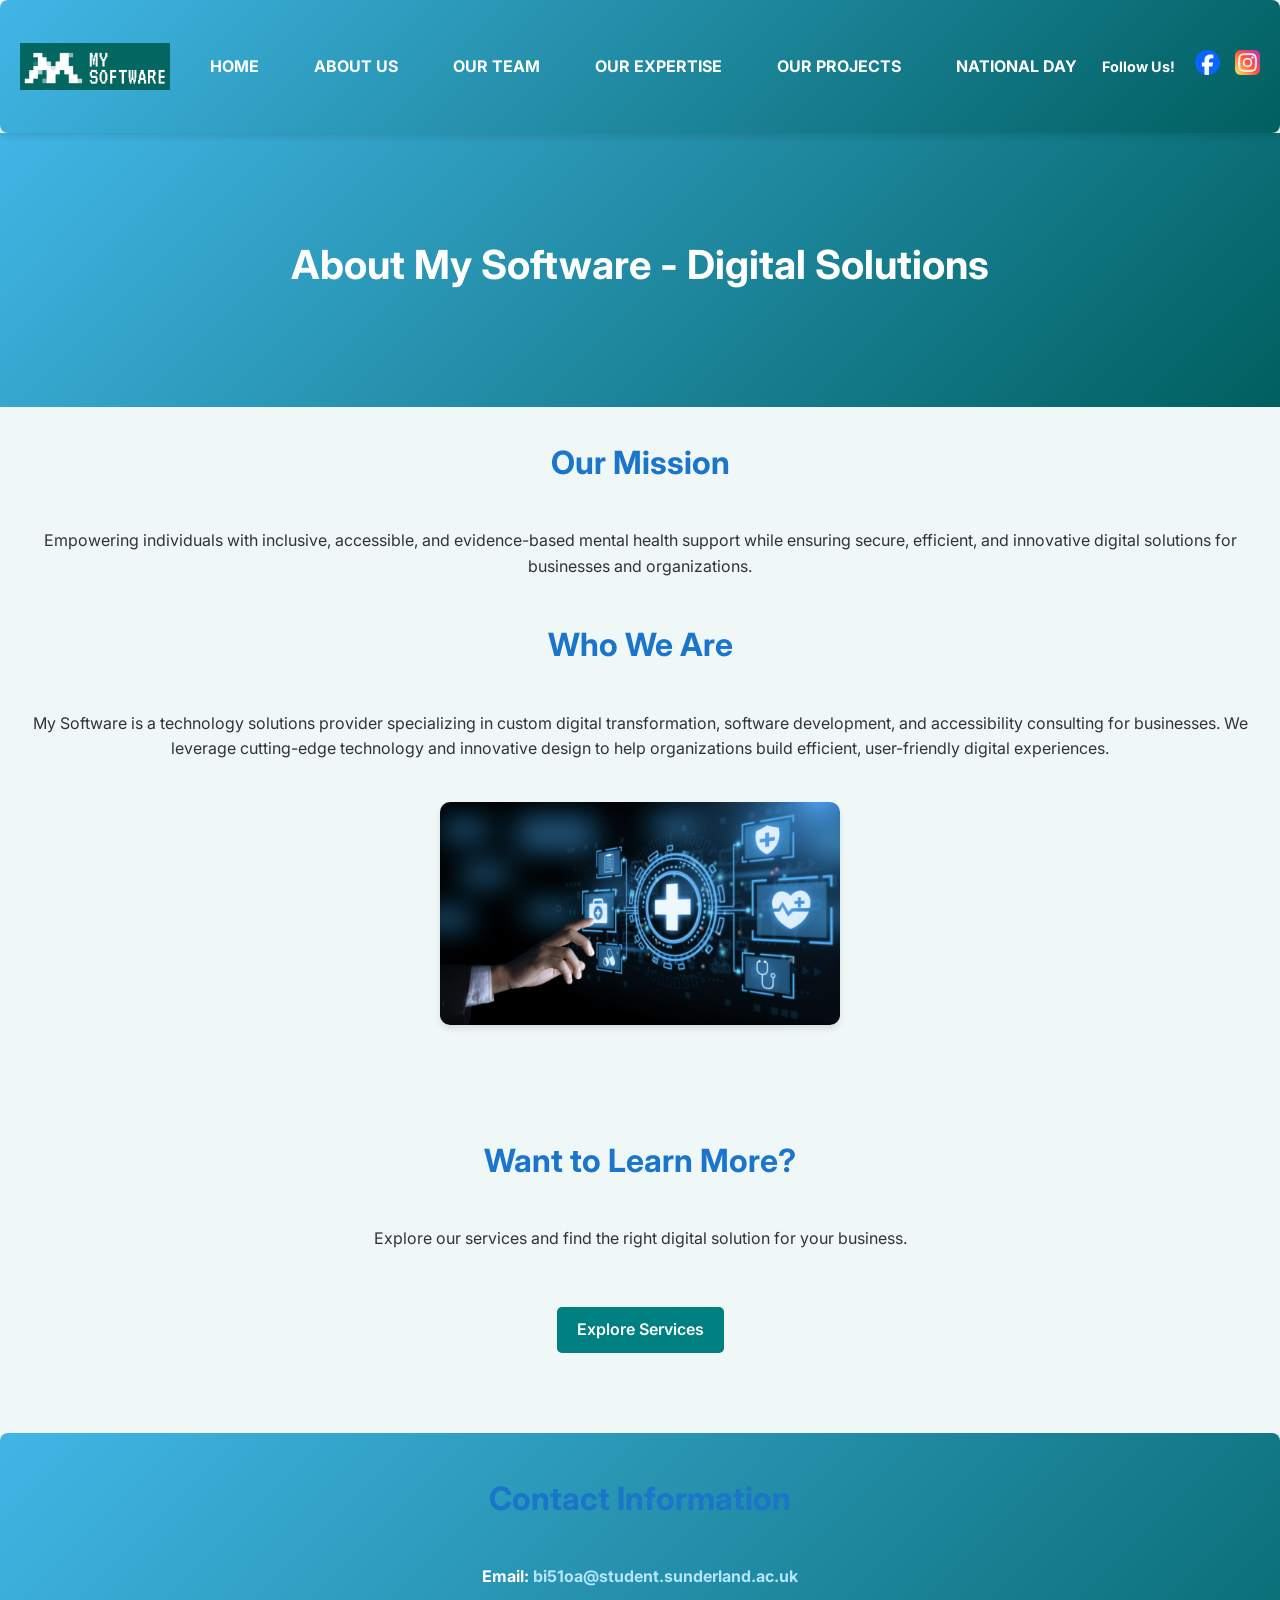
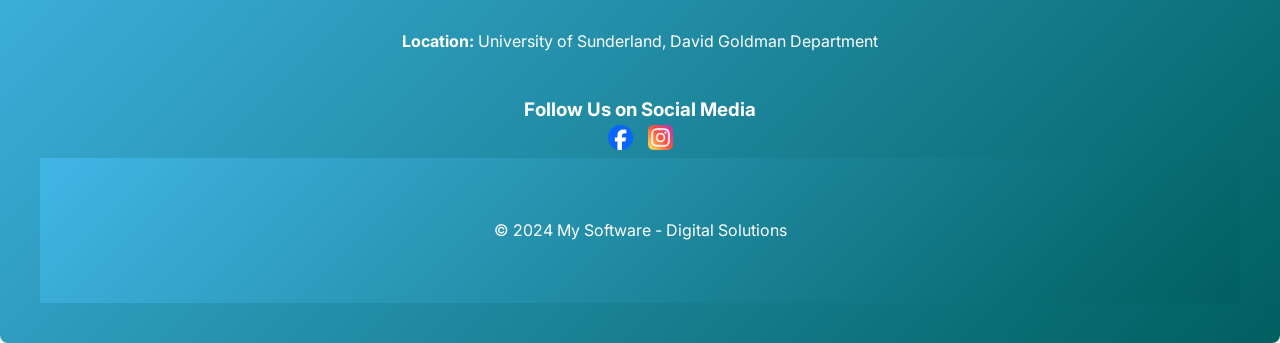
==== about.html @ c169beeb "Updated team roles and project details" ====
<!DOCTYPE html>
<html lang="en">
<head>
    <meta charset="UTF-8">
    <meta name="viewport" content="width=device-width, initial-scale=1.0">
    <title>About Us - My Software</title>
    <link rel="stylesheet" href="styles.css">
</head>
<body>
    <!-- Navigation Bar -->
    <nav class="navbar">
		<div class="logo-container">
			<img src="assets/images/logo.png" alt="My Software Logo" class="logo">
		</div>

		<!-- Navigation Links -->
		<ul class="nav-menu">
			<li><a href="index.html">Home</a></li>
			<li><a href="about.html">About us</a></li>
			<li><a href="team.html">Our Team</a></li>
			<li><a href="Expertise.html">Our Expertise</a></li>
            <li><a href="Projects.html">Our Projects</a></li>
			<li><a href="NationalDay.html">National Day</a></li>
		</ul>

		<!-- Social Media Icons (Aligned Right) -->
		<div class="social-container">
			<p>Follow Us!</p>
			<div class="social-icons">
				<a href="https://www.facebook.com/share/1AKFLriYzA" target="_blank">
					<img src="assets/images/facebook.webp" alt="Facebook">
				</a>
				<a href="https://www.instagram.com/mysoftware_nhs" target="_blank">
					<img src="assets/images/instagram.png" alt="Instagram">
				</a>
			</div>
		</div>
	</nav>
    
    <!-- Header Section -->
    <header class="hero">
        <div class="container">
            <h1>About My Software - Digital Solutions</h1>
        </div>
    </header>
    
    <section class="about section">
        <h2>Our Mission</h2>
        <p>Empowering individuals with inclusive, accessible, and evidence-based mental health support while ensuring secure, efficient, and innovative digital solutions for businesses and organizations.</p>
    
        <h2>Who We Are</h2>
        <p>My Software is a technology solutions provider specializing in custom digital transformation, software development, and accessibility consulting for businesses. We leverage cutting-edge technology and innovative design to help organizations build efficient, user-friendly digital experiences.</p>
    
        <!-- Wrap the image inside a div -->
        <div class="image-container">
            <img src="assets/images/health.png" alt="health solution" class="about-image">
        </div>
    </section>
    

    <!-- Call to Action -->
    <section class="cta">
        <h2>Want to Learn More?</h2>
        <p>Explore our services and find the right digital solution for your business.</p>
        <a href="index.html#services" class="btn">Explore Services</a>
    </section>

    <section class="contact-info">
        <h2>Contact Information</h2>
        <p><strong>Email:</strong> <a href="mailto:bi51oa@student.sunderland.ac.uk">bi51oa@student.sunderland.ac.uk</a></p>
        <p><strong>Location:</strong> University of Sunderland, David Goldman Department</p>
    
        <h3>Follow Us on Social Media</h3>
        <div class="social-icons">
            <a href="https://www.facebook.com/share/1AKFLriYzA" target="_blank">
                <img src="assets/images/facebook.webp" alt="Facebook">
            </a>
            <a href="https://www.instagram.com/mysoftware_nhs" target="_blank">
                <img src="assets/images/instagram.png" alt="Instagram">
            </a>
            </a>
        </div>
    
    <!-- Footer -->
    <footer>
        <p>&copy; 2024 My Software - Digital Solutions</p>
    </footer>
</body>
</html>
---- styles.css ----
/* Import Google Font */
@import url('https://fonts.googleapis.com/css2?family=Inter:wght@300;400;600;700&display=swap');

/* Root Variables */
:root {
    --primary-color: #008080;
    --secondary-color: #005F5F;
    --background-color: #F0F7F7;
    --text-color: #333;
    --white: #ffffff;
    --shadow: rgba(0, 0, 0, 0.1);
}

/* General Reset */
* {
    margin: 0;
    padding: 0;
    box-sizing: border-box;
    font-family: 'Inter', sans-serif;
}

body {
    background: linear-gradient(135deg, #41B6E6 0%, #005F5F 100%);
    color: var(--text-color);
    line-height: 1.6;
}

.container {
    width: 90%;
    max-width: 1200px;
    margin: auto;
    padding: 20px;
}

/* Navigation Bar */
.navbar {
    background: linear-gradient(135deg, #41B6E6 0%, #005F5F 100%);
    padding: 15px 20px;
    box-shadow: 0px 4px 6px var(--shadow);
    position: sticky;
    top: 0;
    width: 100%;
    z-index: 1000;
    display: flex;
    justify-content: space-between;
    align-items: center;
    border-radius: 8px;
}

/* Logo */
.logo-container {
    display: flex;
    align-items: center;
}

.logo {
    width: 150px;
    height: auto;
    margin-right: 15px;
}

/* Navigation Menu */
.nav-menu {
    list-style: none;
    display: flex;
    gap: 30px;
    align-items: center;
    margin: 0 auto;
    position: relative;
}

.nav-menu li {
    display: inline-block;
}

.nav-menu li a {
    color: white;
    text-decoration: none;
    font-weight: 600;
    font-size: 1rem;
    transition: 0.3s;
    padding: 10px 15px;
    text-transform: uppercase;
    position: relative;
}

/* Navigation Bar Animation */
.nav-menu a::before {
    content: "";
    position: absolute;
    width: 100%;
    height: 3px;
    bottom: 0;
    left: 0;
    background-color: rgb(72, 239, 97);
    transform: scaleX(0);
    transform-origin: right;
    transition: transform 0.3s ease-in-out;
}

.nav-menu a:hover::before {
    transform: scaleX(1);
    transform-origin: left;
}

/* Social Media Icons (Aligned Right) */
.social-container {
    display: flex;
    align-items: center;
    gap: 10px;
}

.social-container p {
    color: white;
    font-weight: bold;
    margin-right: 10px;
    font-size: 0.9rem;
}

/* Social Media Icons */
.social-icons {
    display: flex;
    justify-content: center;  /* Center horizontally */
    align-items: center;
    gap: 15px;
    margin-top: 0;
}

.social-icons a {
    display: inline-block;
}

.social-icons img {
    width: 25px;
    height: auto;
    transition: transform 0.3s ease-in-out;
}

.social-icons img:hover {
    transform: scale(1.2);
}


/* Hero Section */
.hero {
    text-align: center;
    padding: 80px 20px;
    background: linear-gradient(135deg, #41B6E6 0%, #005F5F 100%);
    color: var(--white);
    animation: fadeIn 1.5s ease-in-out;
}

.hero .logo {
    width: 150px;
    margin-bottom: 15px;
}

.hero-title {
    color: white;
}

.hero h1 {
    font-size: 2.5rem;
    font-weight: 700;
    margin-bottom: 10px;
}

.hero h2 {
    font-size: 1.5rem;
    font-weight: 400;
    opacity: 0.9;
    margin-bottom: 15px;
}

.hero .intro-text {
    max-width: 700px;
    margin: auto;
    font-size: 1.1rem;
    opacity: 0.8;
}

/* Sections */
.section {
    padding: 30px 20px;
    text-align: center;
    margin-bottom: 10px;
    animation: fadeInUp 1.5s ease-in-out;
}

:root {
    --heading-color: #1A75CB;
}

h2 {
    color: var(--heading-color);
    font-size: 2rem;
    margin-bottom: 10px;
}


/* Center the image and remove extra space */
.image-container {
    text-align: center;
    margin-top: 10px; 
    margin-bottom: 10px; 
}

/* Adjust image size and spacing */
.about-image {
    width: 60%; 
    max-width: 400px;
    height: auto;
    display: block;
    margin: 10px auto; 
    border-radius: 10px;
    box-shadow: 0px 4px 6px var(--shadow);
}

/* Reduce spacing between paragraphs */
p {
    margin-bottom: 8px;
}


/* Grid Layout */
.grid {
    display: grid;
    grid-template-columns: repeat(auto-fit, minmax(250px, 1fr));
    gap: 20px;
    margin-top: 30px;
}

.value-item, .service-item, .expertise-item {
    background: var(--white);
    padding: 20px;
    border-radius: 10px;
    box-shadow: 0px 4px 6px var(--shadow);
    transition: transform 0.3s ease-in-out;
}

.value-item:hover, .service-item:hover, .expertise-item:hover {
    transform: translateY(-10px);
}

.value-item img, .service-item img, .expertise-item img {
    width: 100px;
    margin-bottom: 15px;
    object-fit: contain;
    transition: transform 0.3s;
}

.expertise-item:hover img {
    transform: scale(1.1);
}

/* Team Section */
.team {
    background: linear-gradient(135deg, #41B6E6 0%, #005F5F 100%);
    color: var(--white);
    padding: 60px 20px;
    text-align: center;
    animation: fadeIn 1.5s ease-in-out;
}

.team h2 {
    font-size: 2.5rem;
    margin-bottom: 20px;
}

.team-grid {
    display: grid;
    grid-template-columns: repeat(auto-fit, minmax(200px, 1fr));
    gap: 30px;
    justify-content: center;
    padding: 20px;
}

.team-member {
    background: var(--white);
    padding: 20px;
    border-radius: 12px;
    box-shadow: 0px 4px 8px var(--shadow);
    text-align: center;
    transition: transform 0.3s ease-in-out, box-shadow 0.3s;
    opacity: 0;  
    transform: translateY(50px); 
    animation: slideUp 1s ease-in-out forwards;
}

/* Delays for each team member for staggered animation */
.team-member:nth-child(1) { animation-delay: 0.3s; }
.team-member:nth-child(2) { animation-delay: 0.5s; }
.team-member:nth-child(3) { animation-delay: 0.7s; }
.team-member:nth-child(4) { animation-delay: 0.9s; }
.team-member:nth-child(5) { animation-delay: 1.1s; }
.team-member:nth-child(6) { animation-delay: 1.3s; }

/* Slide Up Animation */
@keyframes slideUp {
    from {
        opacity: 0;
        transform: translateY(50px);
    }
    to {
        opacity: 1;
        transform: translateY(0);
    }
}

.team-member:hover {
    transform: translateY(-10px);
    box-shadow: 0px 6px 12px rgba(0, 0, 0, 0.2);
}

.team-member img {
    width: 120px;
    height: 120px;
    border-radius: 50%;
    object-fit: cover;
    border: 4px solid var(--primary-color);
    transition: transform 0.3s;
}

.team-member:hover img {
    transform: scale(1.1);
    border-color: var(--secondary-color);
}

.team-member h3 {
    color: var(--primary-color);
    font-size: 1.5rem;
    margin-top: 10px;
}

.team-member p {
    font-size: 1rem;
    color: var(--text-color);
    margin-top: 5px;
}

.team-footer-separator {
    width: 100%;
    height: 100px; 
    background: linear-gradient(135deg, #41B6E6 0%, #005F5F 100%);
    margin: 0; 
    padding: 0; 
    border: none; 
}

/* Contact Section */
.contact-info, .contact-section, footer {
    background: linear-gradient(135deg, #41B6E6 0%, #005F5F 100%) !important;
    padding: 50px;
    text-align: center;
    color: white;
    border-radius: 0px;
    margin-top: 20px;
    position: relative;
    z-index: 10;
}

/* Ensure Email Link is Clickable */
.contact-info a {
    pointer-events: auto;
    text-decoration: none;
    color: white;
    font-weight: bold;
    transition: color 0.3s ease-in-out;
}

.contact-info a:hover {
    text-decoration: underline;
    color: lightblue; /* Highlight color on hover */
}

/* Buttons */
.btn {
    display: inline-block;
    background: var(--primary-color);
    color: var(--white);
    padding: 10px 20px;
    margin-top: 15px;
    border-radius: 5px;
    text-decoration: none;
    font-weight: 600;
    transition: 0.3s;
}

.btn:hover {
    background: #004F4F;
    color: #FFD700;
}

/* Footer */
footer {
    color: white;
    text-align: center;
    padding-top: 5px; 
    padding-bottom: 5px;  
    margin-top: 0px;
}

/* Animations */
@keyframes fadeIn {
    from { opacity: 0; transform: translateY(20px); }
    to { opacity: 1; transform: translateY(0); }
}

@keyframes fadeInUp {
    from { transform: translateY(20px); opacity: 0; }
    to { transform: translateY(0); opacity: 1; }
}

@media (max-width: 768px) {
    .nav-menu {
        flex-direction: column;
        gap: 5px;
        text-align: center;
    }
    
    .social-icons {
        flex-wrap: wrap;
    }

    .hero h1 {
        font-size: 2rem;
    }
}


body, html
{
  padding: 0;
  margin: 0;
  width: 100%;
  height: 100%;
  font-family: 'Open Sans', sans-serif;
}

body
{
  min-height: 500px;
  background: #f5f5f5;
  text-align: center;
}

section{
  padding: 60px 20px;
  box-sizing: border-box;
}

p{
  margin: 40px 0;
}


/* Buttons */

input{
  display: none;
}

label
{
  background: #FFCD00;
  border: 0;
  color: #B57700;
  padding: 15px;
  min-width: 60px;
  font-size: 18px;
  font-weight: bold;
  margin: 10px
}

/* Expertise Section - Stylish Background */
.expertise.section {
    background: linear-gradient(135deg, #41B6E6 0%, #005F5F 100%);
    color: white;
    padding: 60px 20px;
    text-align: center;
    border-radius: 10px;
    box-shadow: 0px 4px 10px rgba(0, 0, 0, 0.2);
    animation: fadeIn 1.5s ease-in-out;
    position: relative;
    overflow: hidden;
}

/* Expertise Grid - Responsive Layout */
.grid {
    display: grid;
    grid-template-columns: repeat(auto-fit, minmax(250px, 1fr));
    gap: 20px;
    margin-top: 30px;
}

/* Expertise Item Styling */
.expertise-item {
    background: rgba(255, 255, 255, 0.1);
    padding: 20px;
    border-radius: 12px;
    text-align: center;
    transition: transform 0.3s ease-in-out, box-shadow 0.3s;
    box-shadow: 0px 4px 8px rgba(0, 0, 0, 0.3);
    position: relative;
    z-index: 2;
}

.expertise-item:hover {
    transform: scale(1.05);
    box-shadow: 0px 6px 12px rgba(0, 0, 0, 0.4);
}

/* Expertise Icons (Images) */
.expertise-item img {
    width: 80px;
    margin-bottom: 15px;
    transition: transform 0.3s;
}

.expertise-item img {
    will-change: transform;
    transition: transform 0.3s ease-in-out;
}

.expertise-item:hover img {
    transform: scale(1.1) rotate(3deg);
}

/* Expertise Headings */
.expertise-item h3 {
    font-size: 1.5rem;
    margin-bottom: 10px;
    font-weight: bold;
    color: #003087; 
}

/* Expertise Description */
.expertise-item p {
    font-size: 1rem;
    color: white;
    opacity: 0.9;
}

/* Add an Animated Background Effect */
.expertise.section::before {
    content: "";
    position: absolute;
    top: 0;
    left: 0;
    width: 100%;
    height: 100%;
    background: url('assets/images/wave.svg') repeat;
    opacity: 0.3;
    z-index: 1;
    animation: waveAnimation 8s infinite alternate ease-in-out;
}

/* Subtle Floating Animation */
@keyframes waveAnimation {
    from { transform: translateY(0px); }
    to { transform: translateY(20px); }
}

@keyframes breathing {
    0% { transform: scale(1); opacity: 0.8; }
    50% { transform: scale(1.1); opacity: 1; }
    100% { transform: scale(1); opacity: 0.8; }
}

.breathing-animation {
    animation: breathing 4s infinite ease-in-out;
}

@keyframes brainwave {
    0% { box-shadow: 0px 0px 5px rgba(0, 255, 255, 0.3); }
    50% { box-shadow: 0px 0px 20px rgba(0, 255, 255, 0.7); transform: scale(1.1); }
    100% { box-shadow: 0px 0px 5px rgba(0, 255, 255, 0.3); transform: scale(1); }
}

.brainwave-effect {
    width: 120px; 
    height: auto;
    display: block;
    margin: 20px auto;
    border-radius: 50%; 
    animation: brainwave 3s infinite alternate ease-in-out;
}


/* General Team Section Styling */
.team {
    text-align: center;
    padding: 50px 20px;
}

.grid {
    display: flex;
    flex-wrap: wrap;
    justify-content: center;
    gap: 30px;
}

/* Team Member Card */
.team-member {
    width: 250px;
    perspective: 1000px; /* Enables 3D effect */
}

.card {
    width: 100%;
    height: 350px;
    position: relative;
    transform-style: preserve-3d;
    transition: transform 0.6s;
    cursor: pointer;
}

.card-front,
.card-back {
    width: 100%;
    height: 100%;
    position: absolute;
    backface-visibility: hidden;
    border-radius: 10px;
    box-shadow: 0px 4px 6px rgba(0, 0, 0, 0.1);
}

/* Front Side of the Card */
.card-front {
    background-color: white;
    display: flex;
    flex-direction: column;
    align-items: center;
    justify-content: center;
    padding: 15px;
    text-align: center;
}

.card-front img {
    width: 100px;
    height: 100px;
    border-radius: 50%;
    margin-bottom: 10px;
}

.card-front h3 {
    font-size: 18px;
    margin: 5px 0;
    color: #333;
}

.card-front p {
    font-size: 14px;
    color: #555;
}

/* Back Side of the Card */
.card-back {
    background-color: #008080;
    color: white;
    display: flex;
    flex-direction: column;
    justify-content: center;
    align-items: center;
    transform: rotateY(180deg);
    padding: 20px;
}

.card-back h3 {
    font-size: 18px;
    margin-bottom: 10px;
}

.card-back p {
    font-size: 14px;
    margin: 5px 0;
}

/* Flip Effect */
.team-member.flipped .card {
    transform: rotateY(180deg);
}

/* General Team Section Styling */
.team {
    text-align: center;
    padding: 50px 20px;
}

.grid {
    display: flex;
    flex-wrap: wrap;
    justify-content: center;
    gap: 30px;
}

/* Team Member Card */
.team-member {
    width: 250px;
    perspective: 1000px; /* Enables 3D effect */
}

/* Flip Card Container */
.card {
    width: 250px;
    height: 350px;
    perspective: 1000px;
    position: relative;
    transform-style: preserve-3d;
    transition: transform 0.6s;
}

/* Front & Back Styles */
.card-front, .card-back {
    width: 100%;
    height: 100%;
    position: absolute;
    backface-visibility: hidden;
    border-radius: 10px;
    box-shadow: 0px 4px 6px rgba(0, 0, 0, 0.2);
    display: flex;
    flex-direction: column;
    align-items: center;
    justify-content: center;
    text-align: center;
    padding: 15px;
}

/* Front Side */
.card-front {
    background-color: white;
    z-index: 2;
    transform: rotateY(0deg);
}

/* Back Side */
.card-back {
    background-color: #58cbcb;
    color: white;
    transform: rotateY(180deg);
    padding: 20px;
}

/* Flip Effect */
.card.flipped {
    transform: rotateY(180deg);
}

/* Flip Button */
.flip-btn {
    background: #008080;
    color: white;
    border: none;
    padding: 10px;
    margin-top: 15px;
    cursor: pointer;
    border-radius: 5px;
    font-size: 14px;
}

.flip-btn:hover {
    background: #005F5F;
}

/* Get in Touch Button */
.get-in-touch {
    display: inline-block;
    background: #008080;
    color: white;
    font-size: 1rem;
    font-weight: bold;
    padding: 10px 15px;
    border-radius: 5px;
    text-decoration: none;
    text-align: center;
    transition: 0.3s ease-in-out;
    margin-top: 10px;
    border: none;
    cursor: pointer;
}

.get-in-touch:hover {
    background: #005F5F;
    transform: scale(1.05);
}

/* Responsive Adjustments */
@media (max-width: 768px) {
    .get-in-touch {
        font-size: 0.9rem;
        padding: 8px 12px;
    }
}

/* Flip Card Container */
.team-member {
    perspective: 1000px;
    position: relative;
    width: 280px;
    margin: 20px auto;
}

/* Flip Card */
.card {
    width: 100%;
    height: 350px;
    position: relative;
    transform-style: preserve-3d;
    transition: transform 0.6s ease-in-out;
}

/* Flip Effect */
.team-member.flipped .card {
    transform: rotateY(180deg);
}

/* Front & Back of the Card */
.card-front, .card-back {
    width: 100%;
    height: 100%;
    position: absolute;
    backface-visibility: hidden;
    background: white;
    box-shadow: 0px 4px 8px rgba(0, 0, 0, 0.2);
    border-radius: 10px;
    text-align: center;
    padding: 20px;
}

/* Back Side (Flips) */
/* Back Side of the Card */
.card-back {
    background: linear-gradient(135deg, #B3E5FC, #E0F7FA); /* Custom Color */
    color: white;
    transform: rotateY(180deg);
    padding: 20px;
    border-radius: 10px;
    text-align: center;
    display: flex;
    flex-direction: column;
    justify-content: center;
    align-items: center;
    box-shadow: 0px 4px 8px rgba(0, 0, 0, 0.3);
}


/* Team Member Image */
.card-front img {
    width: 100px;
    height: 100px;
    border-radius: 50%;
    object-fit: cover;
    margin-bottom: 10px;
}

/* Flip Button */
.flip-btn {
    display: block;
    background: #008080;
    color: rgb(255, 255, 255);
    font-size: 1rem;
    font-weight: bold;
    padding: 8px 12px;
    border-radius: 5px;
    text-decoration: none;
    border: none;
    cursor: pointer;
    transition: 0.3s ease-in-out;
    margin-top: 10px;
}

.flip-btn:hover {
    background: #005F5F;
    transform: scale(1.05);
}

/* General Styling */
body {
    font-family: 'Inter', sans-serif;
    background: #F0F7F7; /* Light background for a clean look */
    color: #333;
    line-height: 1.6;
    margin: 0;
    padding: 0;
}

/* Container */
.container {
    width: 90%;
    max-width: 1200px;
    margin: auto;
    padding: 20px;
}

/* Navigation Bar */
.navbar {
    background: linear-gradient(135deg, #41B6E6 0%, #005F5F 100%);
    padding: 15px 20px;
    box-shadow: 0px 4px 6px rgba(0, 0, 0, 0.1);
    display: flex;
    justify-content: space-between;
    align-items: center;
    border-radius: 8px;
}

.nav-menu {
    list-style: none;
    display: flex;
    gap: 25px;
    margin: 0 auto;
}

.nav-menu li {
    display: inline-block;
}

.nav-menu li a {
    color: white;
    text-decoration: none;
    font-weight: bold;
    font-size: 1rem;
    padding: 10px 15px;
    transition: 0.3s;
}

.nav-menu a:hover {
    background: rgba(255, 255, 255, 0.2);
    border-radius: 5px;
}

/* Project Introduction */
.project-intro {
    text-align: center;
    padding: 40px 20px;
    background: linear-gradient(135deg, #B3E5FC, #E0F7FA);
    color: #005F5F;
    border-radius: 8px;
}

.project-intro h1 {
    font-size: 2.5rem;
    margin-bottom: 10px;
}

.project-intro p {
    font-size: 1.2rem;
}

/* Project Overview */
.project-overview {
    text-align: center;
    padding: 50px 20px;
    background: white;
}

.project-overview h2 {
    color: #008080;
    font-size: 2rem;
}

.project-overview p {
    max-width: 800px;
    margin: 0 auto 20px;
    font-size: 1.1rem;
}

.project-image {
    width: 60%;
    max-width: 600px;
    display: block;
    margin: 20px auto;
    border-radius: 10px;
    box-shadow: 0px 4px 6px rgba(0, 0, 0, 0.1);
}

/* Project Features */
.project-features {
    padding: 40px 20px;
    text-align: center;
    background: #F9FAFB;
}

.project-features h2 {
    color: #005F5F;
}

.project-features ul {
    list-style: none;
    padding: 0;
}

.project-features li {
    font-size: 1.1rem;
    padding: 8px 0;
}

/* Team Contributions */
.team-contributions {
    padding: 50px 20px;
    text-align: center;
    background: linear-gradient(135deg, #E3F2FD, #E0F2F1);
    border-radius: 8px;
}

.team-contributions h2 {
    color: #008080;
}

.team-contributions ul {
    list-style: none;
    padding: 0;
    max-width: 600px;
    margin: auto;
}

.team-contributions li {
    font-size: 1.1rem;
    padding: 8px 0;
}

/* Contact Info */
.contact-info {
    text-align: center;
    padding: 40px;
    background: #005F5F;
    color: white;
    border-radius: 8px;
}

.contact-info a {
    color: #B3E5FC;
    text-decoration: none;
    font-weight: bold;
}

.contact-info a:hover {
    text-decoration: underline;
}

/* Footer */
footer {
    text-align: center;
    padding: 20px;
    background: #008080;
    color: white;
}

/* General Styling */
body {
    font-family: 'Inter', sans-serif;
    background: #F0F7F7; /* Light background */
    color: #333;
    line-height: 1.6;
    margin: 0;
    padding: 0;
}

/* Container */
.container {
    width: 90%;
    max-width: 1200px;
    margin: auto;
    padding: 20px;
}

/* Navigation Bar */
.navbar {
    background: linear-gradient(135deg, #41B6E6 0%, #005F5F 100%);
    padding: 15px 20px;
    box-shadow: 0px 4px 6px rgba(0, 0, 0, 0.1);
    display: flex;
    justify-content: space-between;
    align-items: center;
    border-radius: 8px;
}

.nav-menu {
    list-style: none;
    display: flex;
    gap: 25px;
    margin: 0 auto;
}

.nav-menu li {
    display: inline-block;
}

.nav-menu li a {
    color: white;
    text-decoration: none;
    font-weight: bold;
    font-size: 1rem;
    padding: 10px 15px;
    transition: 0.3s;
}

.nav-menu a:hover {
    background: rgba(255, 255, 255, 0.2);
    border-radius: 5px;
}

/* Project Introduction */
.project-intro {
    text-align: center;
    padding: 40px 20px;
    background: linear-gradient(135deg, #B3E5FC, #E0F7FA);
    color: #005F5F;
    border-radius: 8px;
}

.project-intro h1 {
    font-size: 2.5rem;
    margin-bottom: 10px;
}

.project-intro p {
    font-size: 1.2rem;
}

/* Project Overview */
.project-overview {
    text-align: center;
    padding: 50px 20px;
    background: white;
}

.project-overview h2 {
    color: #008080;
    font-size: 2rem;
}

.project-overview p {
    max-width: 800px;
    margin: 0 auto 20px;
    font-size: 1.1rem;
}

.project-image {
    width: 60%;
    max-width: 600px;
    display: block;
    margin: 20px auto;
    border-radius: 10px;
    box-shadow: 0px 4px 6px rgba(0, 0, 0, 0.1);
}

/* Project Features */
.project-features {
    padding: 40px 20px;
    text-align: center;
    background: #F9FAFB;
}

.project-features h2 {
    color: #005F5F;
}

/* Feature List with Hover Effect */
.project-features ul {
    list-style: none;
    padding: 0;
    max-width: 600px;
    margin: auto;
}

.project-features li {
    font-size: 1.1rem;
    padding: 12px 15px;
    background: white;
    border-radius: 8px;
    margin-bottom: 10px;
    box-shadow: 0px 3px 6px rgba(0, 0, 0, 0.1);
    transition: transform 0.3s ease-in-out, box-shadow 0.3s ease-in-out;
}

.project-features li:hover {
    transform: scale(1.05);
    box-shadow: 0px 5px 10px rgba(0, 0, 0, 0.2);
}

/* Learn More Button */
.learn-more {
    display: inline-block;
    background: #008080;
    color: white;
    font-size: 1rem;
    font-weight: bold;
    padding: 12px 20px;
    border-radius: 8px;
    text-decoration: none;
    text-align: center;
    transition: 0.3s ease-in-out;
    margin-top: 20px;
    border: none;
    cursor: pointer;
}

.learn-more:hover {
    background: #005F5F;
    transform: scale(1.1);
}

/* Team Contributions */
.team-contributions {
    padding: 50px 20px;
    text-align: center;
    background: linear-gradient(135deg, #E3F2FD, #E0F2F1);
    border-radius: 8px;
}

.team-contributions h2 {
    color: #008080;
}

.team-contributions ul {
    list-style: none;
    padding: 0;
    max-width: 600px;
    margin: auto;
}

.team-contributions li {
    font-size: 1.1rem;
    padding: 8px 0;
}

/* Contact Info */
.contact-info {
    text-align: center;
    padding: 40px;
    background: #005F5F;
    color: white;
    border-radius: 8px;
}

.contact-info a {
    color: #B3E5FC;
    text-decoration: none;
    font-weight: bold;
}

.contact-info a:hover {
    text-decoration: underline;
}

/* Footer */
footer {
    text-align: center;
    padding: 20px;
    background: #008080;
    color: white;
}
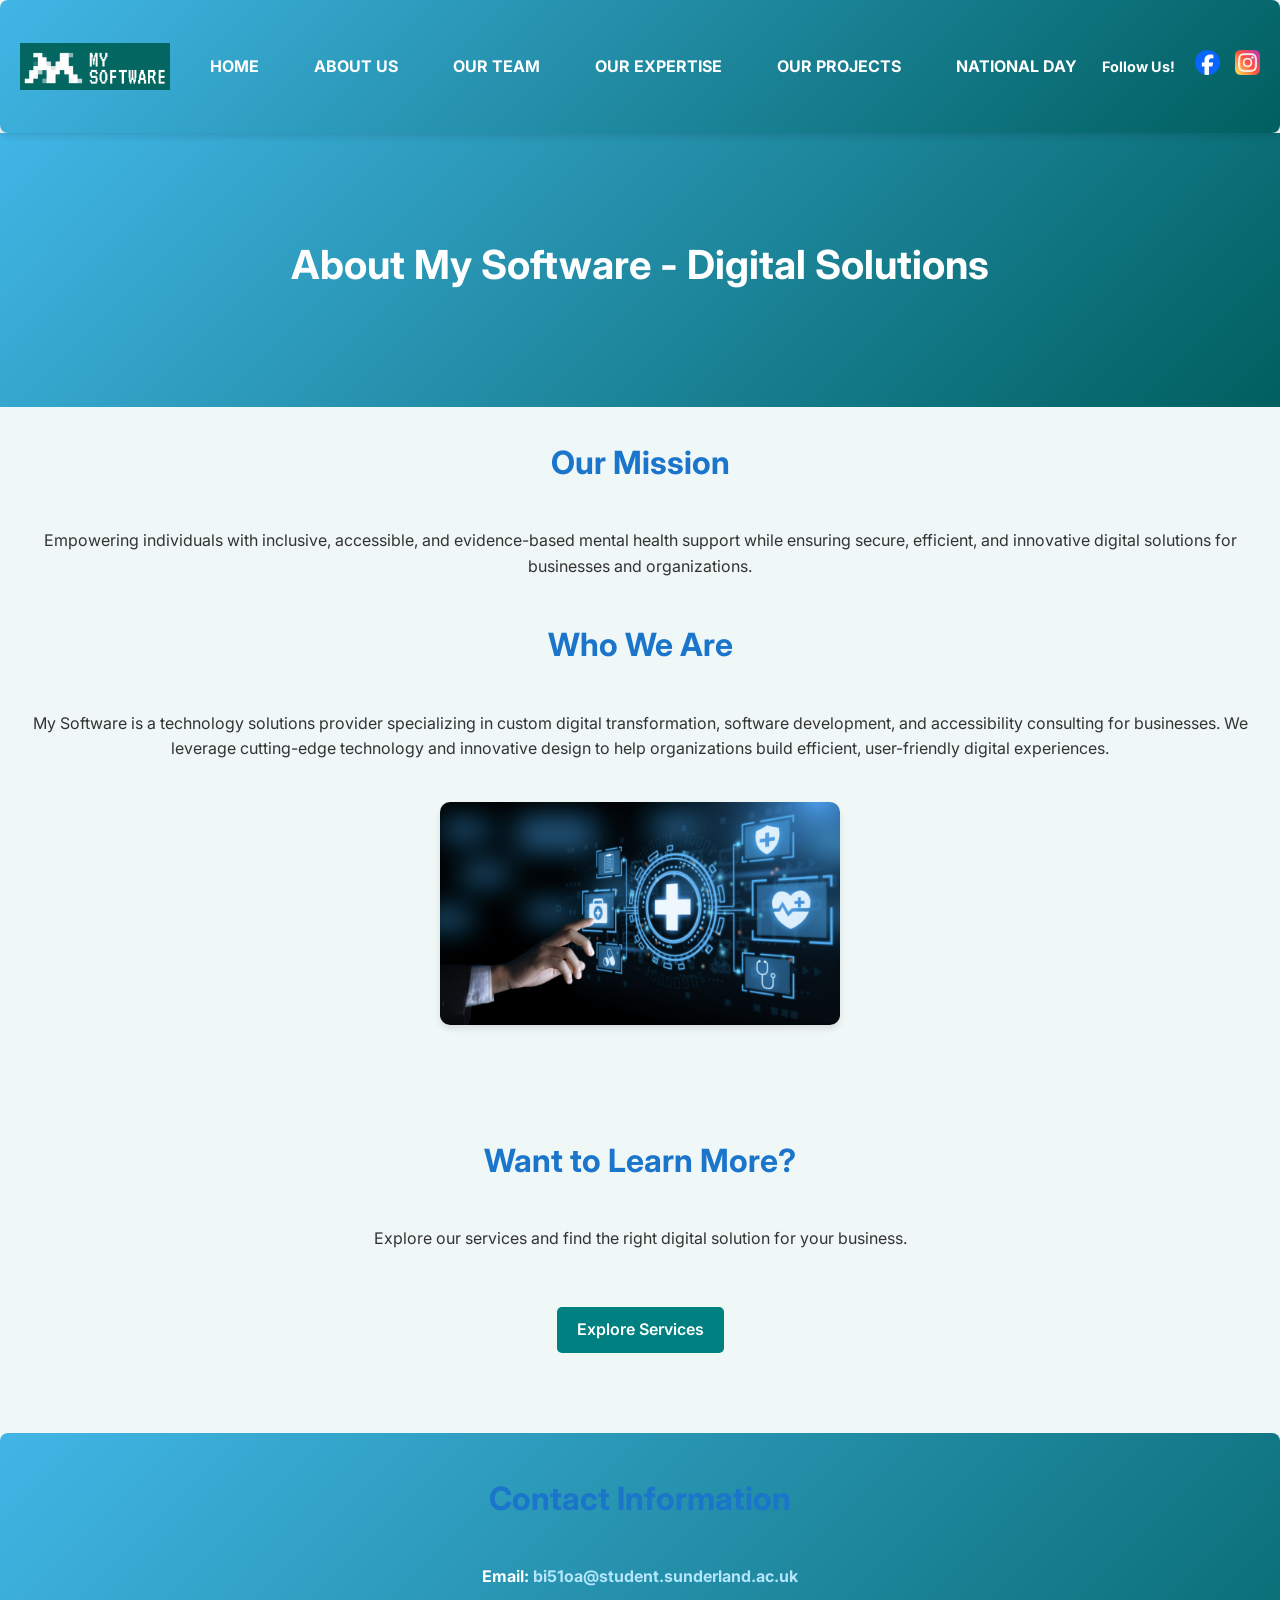
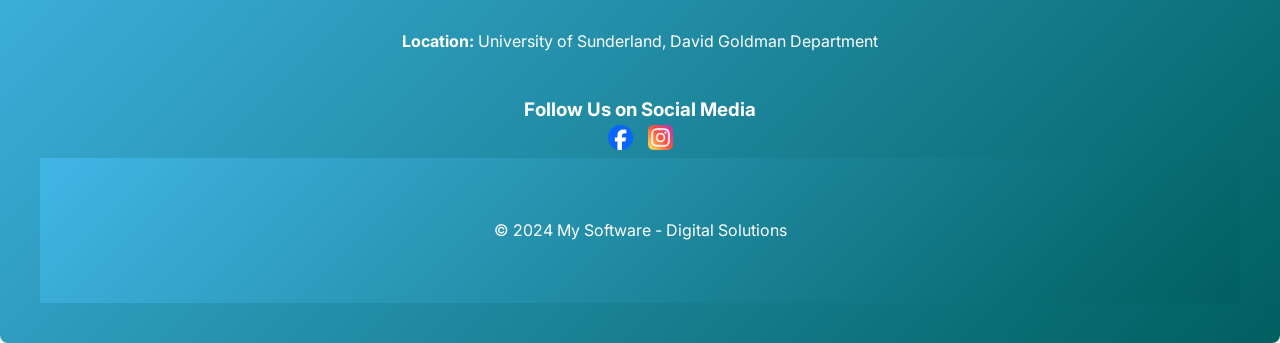
==== commit 32760c20: "Optimized navigation for mobile responsiveness" ====
--- a/about.html
+++ b/about.html
@@ -13,6 +13,13 @@
 			<img src="assets/images/logo.png" alt="My Software Logo" class="logo">
 		</div>
 
+        <!-- Hamburger Menu for Mobile -->
+        <div class="hamburger" onclick="toggleMenu()">
+            <div></div>
+            <div></div>
+            <div></div>
+        </div>
+        
 		<!-- Navigation Links -->
 		<ul class="nav-menu">
 			<li><a href="index.html">Home</a></li>
--- a/styles.css
+++ b/styles.css
@@ -37,14 +37,11 @@
     background: linear-gradient(135deg, #41B6E6 0%, #005F5F 100%);
     padding: 15px 20px;
     box-shadow: 0px 4px 6px var(--shadow);
-    position: sticky;
-    top: 0;
-    width: 100%;
-    z-index: 1000;
     display: flex;
     justify-content: space-between;
     align-items: center;
     border-radius: 8px;
+    position: relative;
 }
 
 /* Logo */
@@ -63,10 +60,20 @@
 .nav-menu {
     list-style: none;
     display: flex;
-    gap: 30px;
+    gap: 20px;
     align-items: center;
-    margin: 0 auto;
-    position: relative;
+}
+
+.hamburger {
+    display: none;
+    cursor: pointer;
+}
+
+.hamburger div {
+    width: 30px;
+    height: 3px;
+    background: white;
+    margin: 5px;
 }
 
 .nav-menu li {
@@ -1250,3 +1257,49 @@
     background: #008080;
     color: white;
 }
+ 
+/*Navigation mobile friendly*/
+/* Mobile Navigation */
+@media (max-width: 768px) {
+    .navbar {
+        flex-direction: column;
+        padding: 10px;
+        text-align: center;
+    }
+
+    .nav-menu {
+        display: none; /* Hide menu by default */
+        flex-direction: column;
+        width: 100%;
+        background: #005F5F;
+        position: absolute;
+        top: 60px;
+        left: 0;
+        z-index: 999;
+        text-align: center;
+        padding: 15px 0;
+    }
+
+    .nav-menu.active {
+        display: flex; /* Show menu when active */
+    }
+
+    .nav-menu li {
+        width: 100%;
+        padding: 10px 0;
+    }
+
+    /* Hamburger Icon */
+    .hamburger {
+        display: block;
+        cursor: pointer;
+    }
+
+    .hamburger div {
+        width: 30px;
+        height: 3px;
+        background: white;
+        margin: 5px;
+    }
+}
+
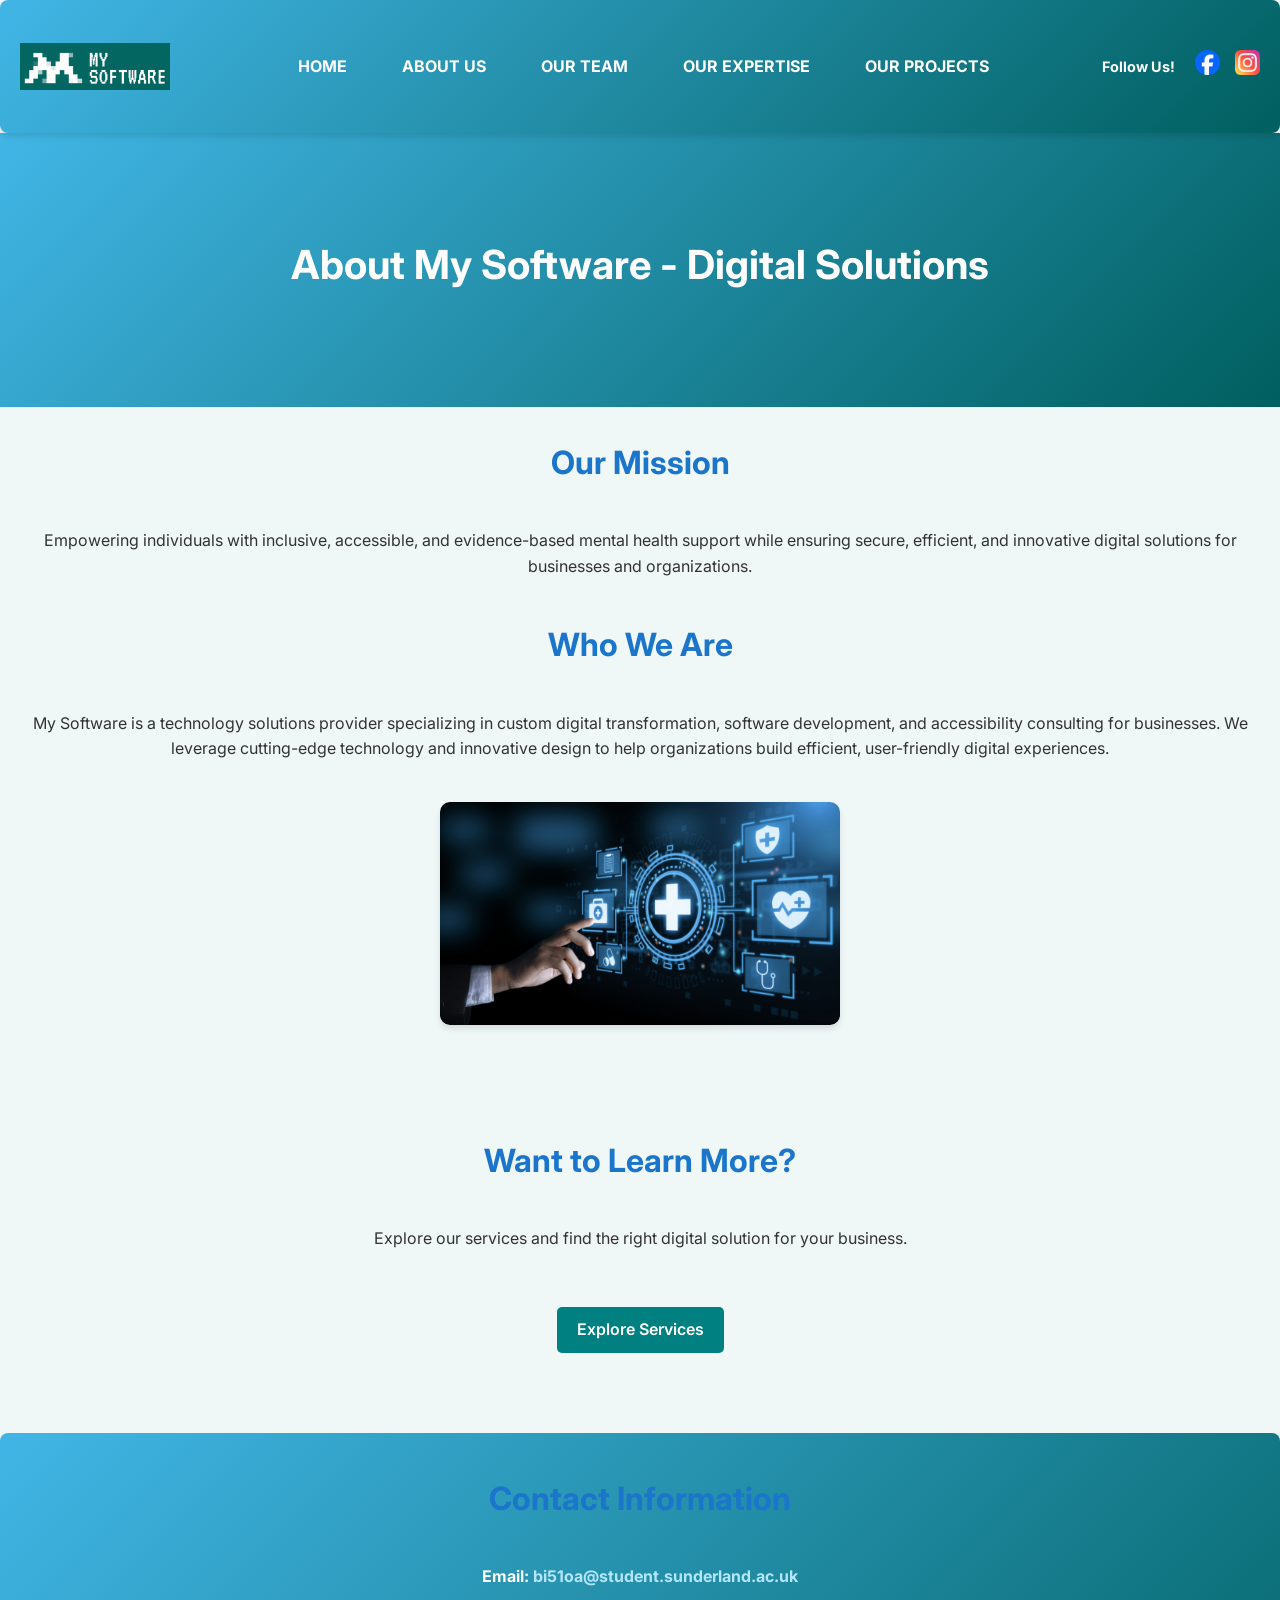
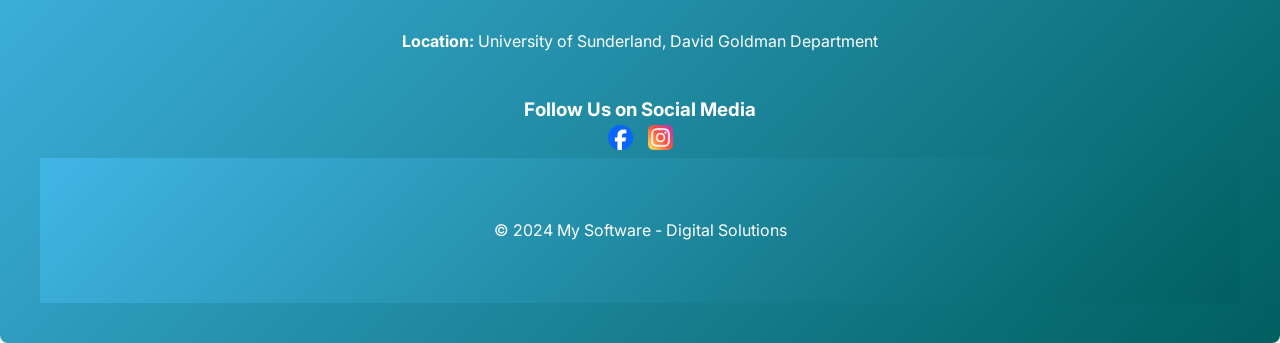
==== commit 8d31d927: "Removed National Day page and updated site content" ====
--- a/about.html
+++ b/about.html
@@ -14,12 +14,12 @@
 		</div>
 
         <!-- Hamburger Menu for Mobile -->
-        <div class="hamburger" onclick="toggleMenu()">
+        <div class="hamburger">
             <div></div>
             <div></div>
             <div></div>
         </div>
-        
+
 		<!-- Navigation Links -->
 		<ul class="nav-menu">
 			<li><a href="index.html">Home</a></li>
@@ -27,14 +27,13 @@
 			<li><a href="team.html">Our Team</a></li>
 			<li><a href="Expertise.html">Our Expertise</a></li>
             <li><a href="Projects.html">Our Projects</a></li>
-			<li><a href="NationalDay.html">National Day</a></li>
 		</ul>
 
 		<!-- Social Media Icons (Aligned Right) -->
 		<div class="social-container">
 			<p>Follow Us!</p>
 			<div class="social-icons">
-				<a href="https://www.facebook.com/share/1AKFLriYzA" target="_blank">
+				<a href="https://www.facebook.com/profile.php?id=100089841932708" target="_blank">
 					<img src="assets/images/facebook.webp" alt="Facebook">
 				</a>
 				<a href="https://www.instagram.com/mysoftware_nhs" target="_blank">
@@ -79,7 +78,7 @@
     
         <h3>Follow Us on Social Media</h3>
         <div class="social-icons">
-            <a href="https://www.facebook.com/share/1AKFLriYzA" target="_blank">
+            <a href="https://www.facebook.com/profile.php?id=100089841932708" target="_blank">
                 <img src="assets/images/facebook.webp" alt="Facebook">
             </a>
             <a href="https://www.instagram.com/mysoftware_nhs" target="_blank">
@@ -92,5 +91,6 @@
     <footer>
         <p>&copy; 2024 My Software - Digital Solutions</p>
     </footer>
+    <script src="script.js"></script>
 </body>
 </html>
--- a/styles.css
+++ b/styles.css
@@ -1265,6 +1265,7 @@
         flex-direction: column;
         padding: 10px;
         text-align: center;
+        position: relative;
     }
 
     .nav-menu {
@@ -1293,6 +1294,7 @@
     .hamburger {
         display: block;
         cursor: pointer;
+        z-index: 1001;
     }
 
     .hamburger div {
@@ -1300,6 +1302,6 @@
         height: 3px;
         background: white;
         margin: 5px;
+        transition: 0.3s;
     }
 }
-
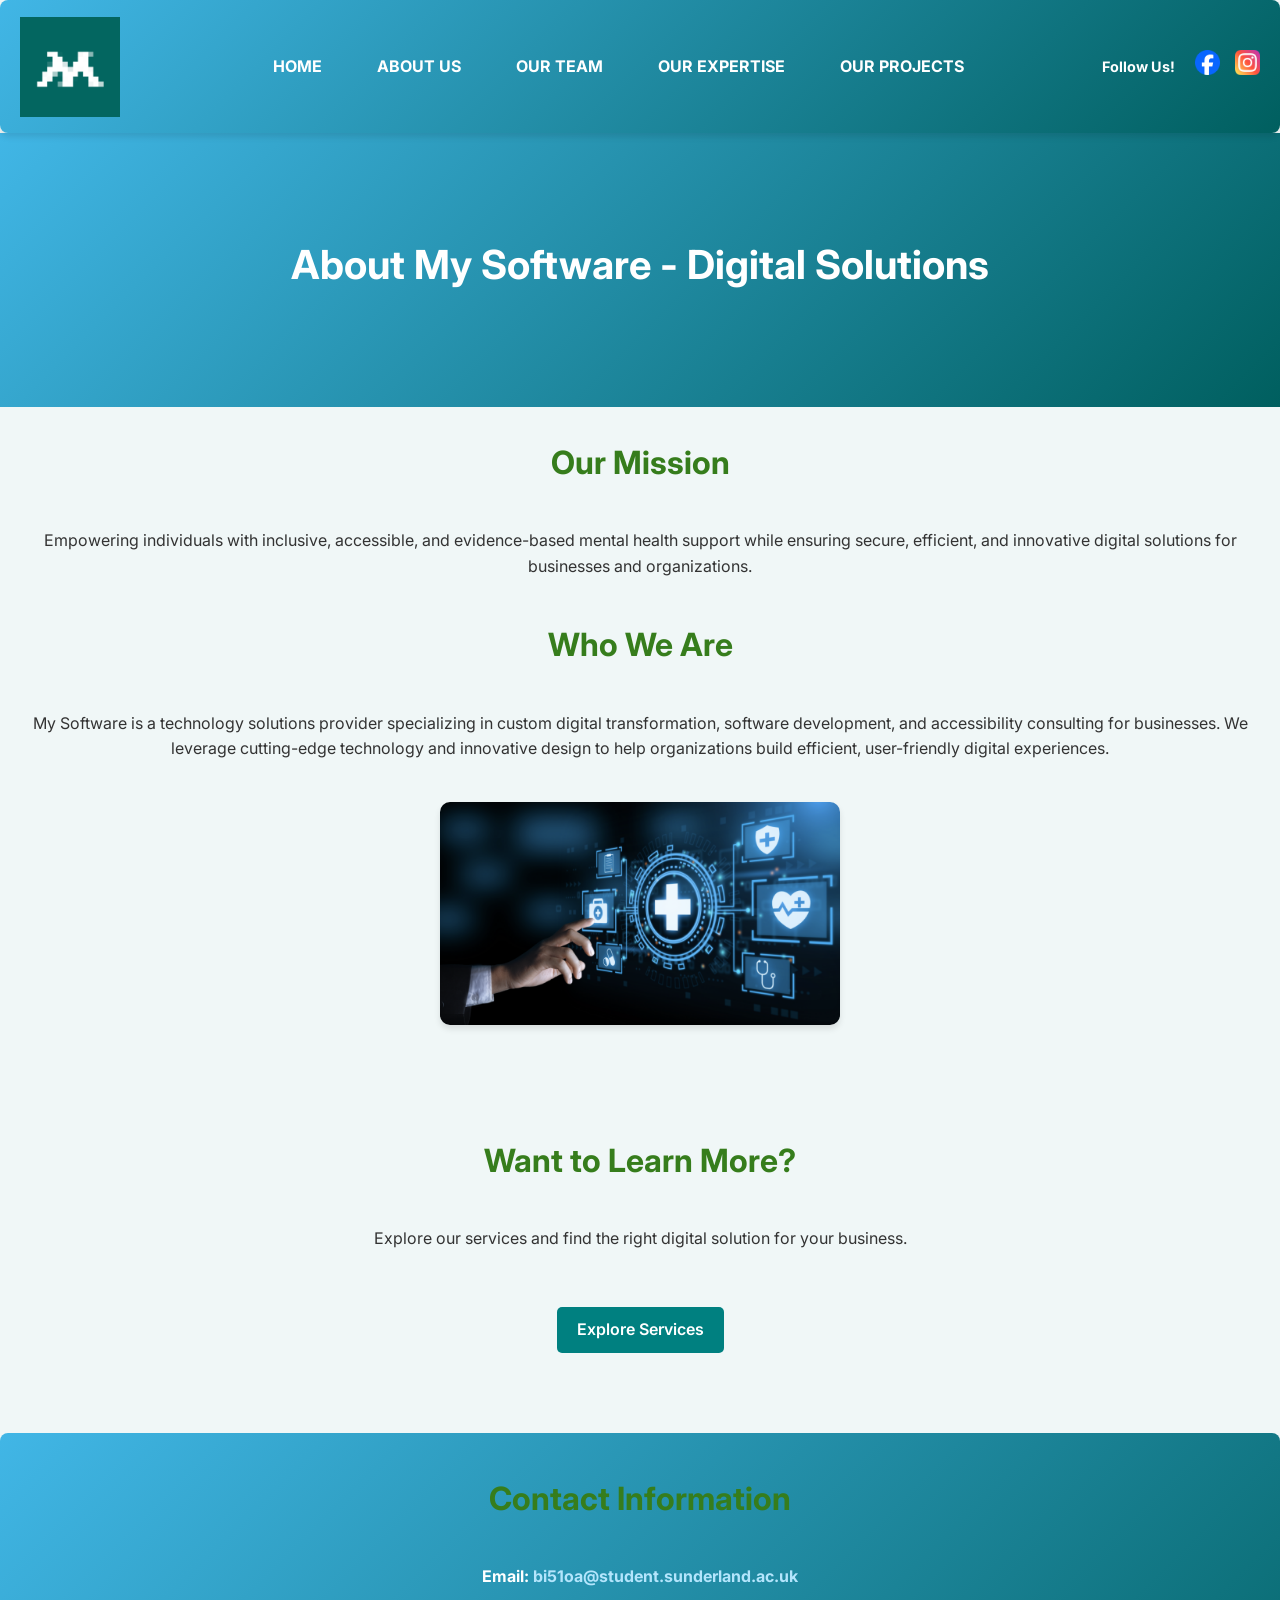
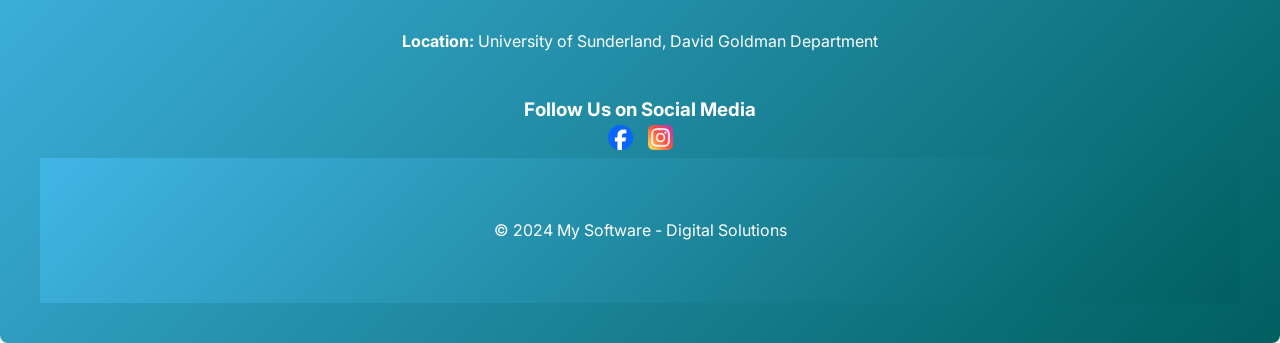
==== commit 6ff1dc45: "Updated website logo" ====
--- a/about.html
+++ b/about.html
@@ -10,7 +10,7 @@
     <!-- Navigation Bar -->
     <nav class="navbar">
 		<div class="logo-container">
-			<img src="assets/images/logo.png" alt="My Software Logo" class="logo">
+			<img src="assets/images/initial.png" alt="My Software Logo" class="logo">
 		</div>
 
         <!-- Hamburger Menu for Mobile -->
@@ -36,7 +36,7 @@
 				<a href="https://www.facebook.com/profile.php?id=100089841932708" target="_blank">
 					<img src="assets/images/facebook.webp" alt="Facebook">
 				</a>
-				<a href="https://www.instagram.com/mysoftware_nhs" target="_blank">
+				<a href="https://www.instagram.com/mysoftwaresun" target="_blank">
 					<img src="assets/images/instagram.png" alt="Instagram">
 				</a>
 			</div>
@@ -81,7 +81,7 @@
             <a href="https://www.facebook.com/profile.php?id=100089841932708" target="_blank">
                 <img src="assets/images/facebook.webp" alt="Facebook">
             </a>
-            <a href="https://www.instagram.com/mysoftware_nhs" target="_blank">
+            <a href="https://www.instagram.com/mysoftwaresun" target="_blank">
                 <img src="assets/images/instagram.png" alt="Instagram">
             </a>
             </a>
--- a/styles.css
+++ b/styles.css
@@ -51,7 +51,7 @@
 }
 
 .logo {
-    width: 150px;
+    width: 100px;
     height: auto;
     margin-right: 15px;
 }
@@ -199,7 +199,7 @@
 }
 
 h2 {
-    color: var(--heading-color);
+    color: rgb(54, 125, 28);
     font-size: 2rem;
     margin-bottom: 10px;
 }
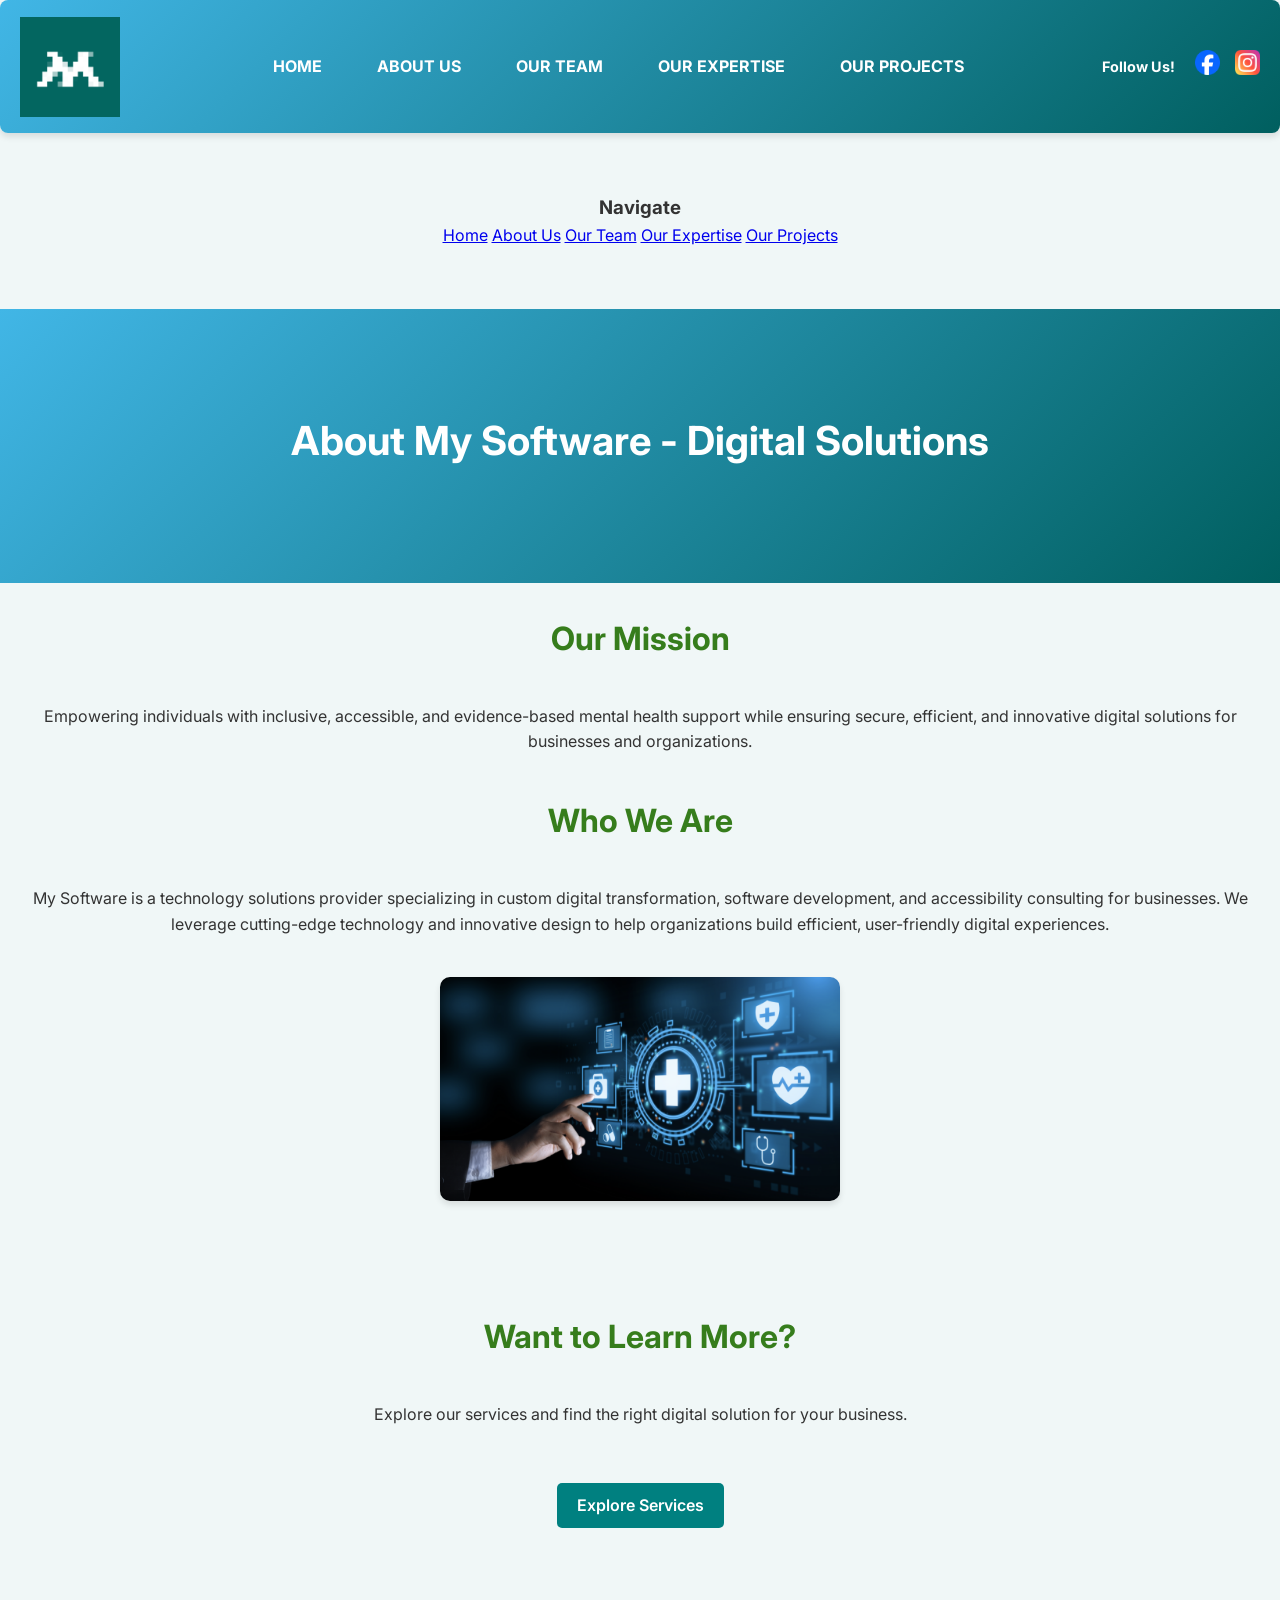
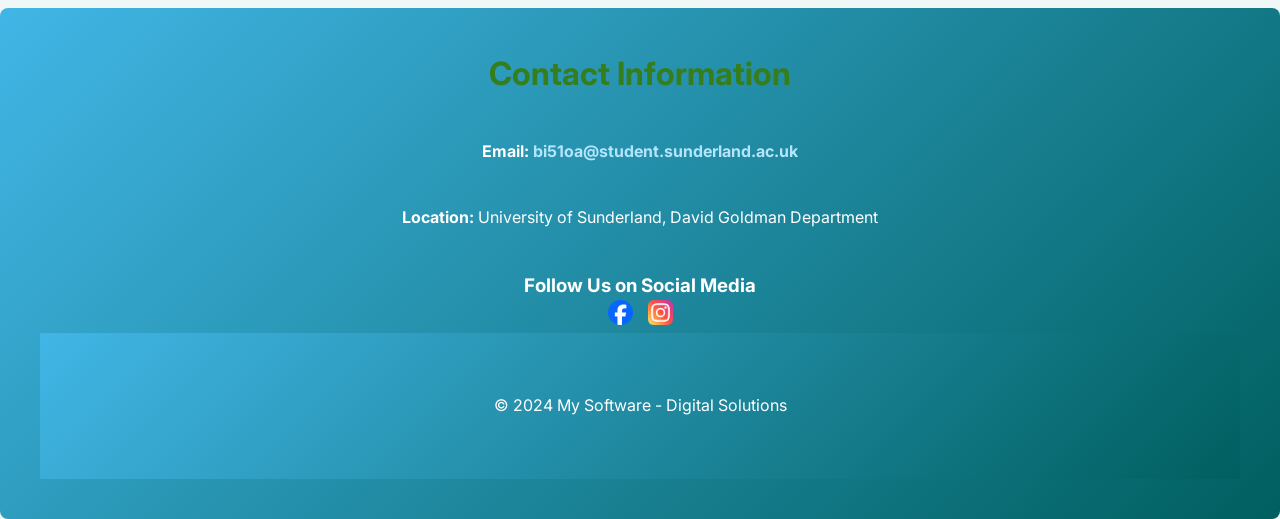
==== commit 85d3b40c: "Update about.html" ====
--- a/about.html
+++ b/about.html
@@ -42,6 +42,18 @@
 			</div>
 		</div>
 	</nav>
+
+<!-- Quick Navigation Buttons Below Footer -->
+<section class="quick-nav">
+    <h3>Navigate</h3>
+    <div class="quick-nav-buttons">
+        <a href="index.html" class="quick-btn">Home</a>
+        <a href="about.html" class="quick-btn">About Us</a>
+        <a href="team.html" class="quick-btn">Our Team</a>
+        <a href="Expertise.html" class="quick-btn">Our Expertise</a>
+        <a href="Projects.html" class="quick-btn">Our Projects</a>
+    </div>
+</section>
     
     <!-- Header Section -->
     <header class="hero">
